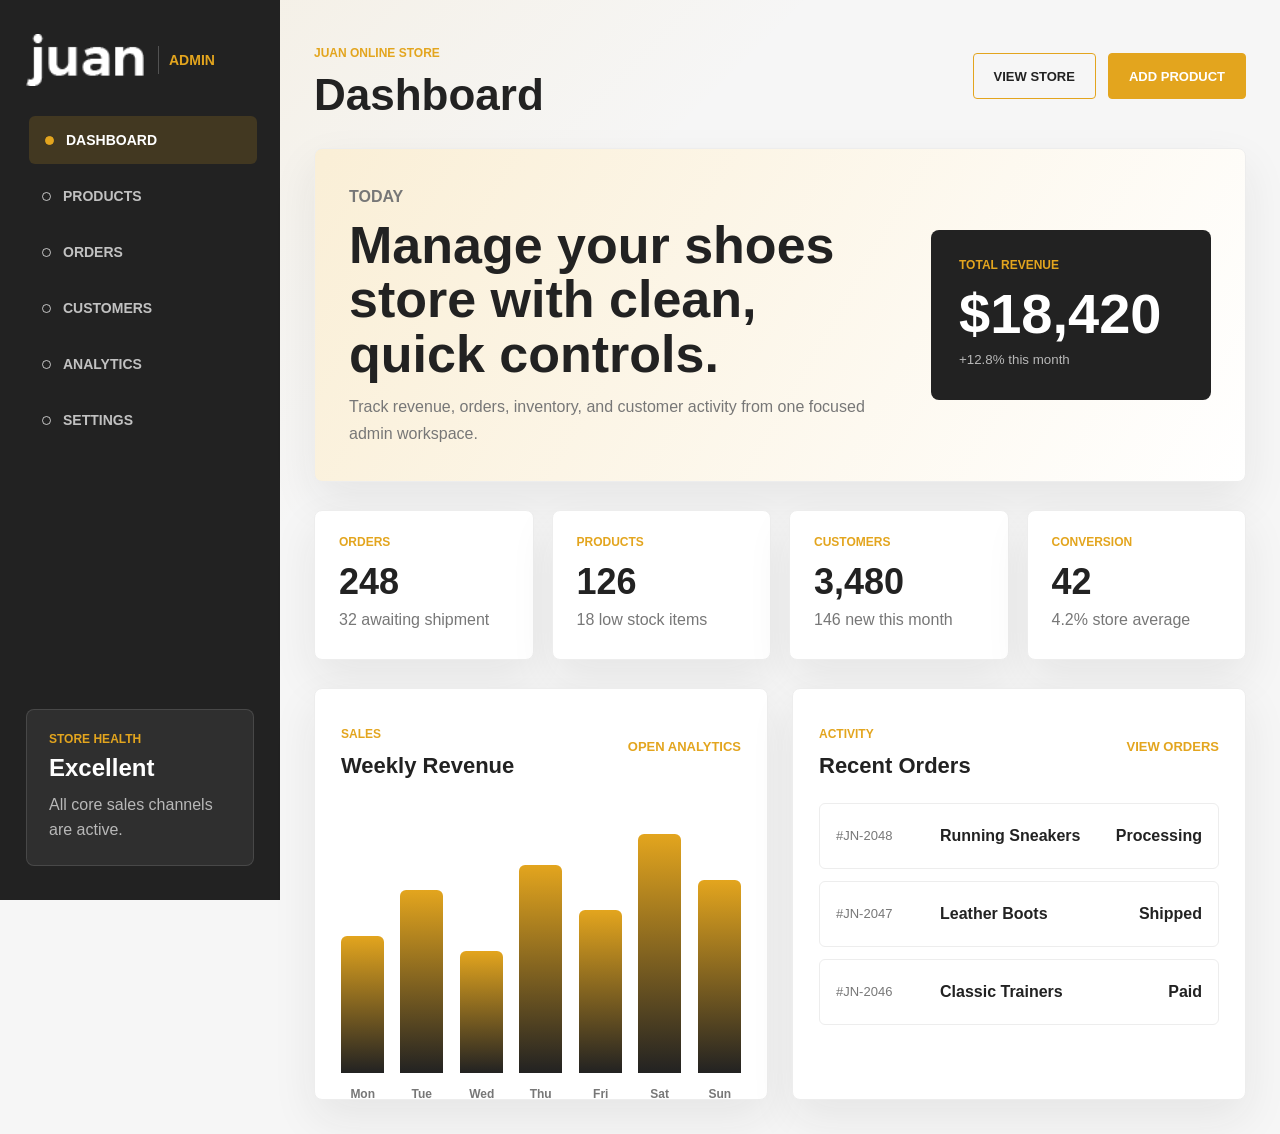
==== admin panel/index.html @ 8d7fc432 "Created: 08.05.26" ====
<!DOCTYPE html>
<html lang="en">
  <head>
    <meta charset="UTF-8" />
    <meta name="viewport" content="width=device-width, initial-scale=1.0" />
    <title>Juan Admin - Dashboard</title>
    <link rel="shortcut icon" href="assets/img/logo.png" type="image/png" />
    <link rel="stylesheet" href="assets/css/admin.css" />
  </head>
  <body data-page="dashboard">
    <div class="admin-shell">
      <aside class="sidebar">
        <a class="brand" href="index.html" data-transition>
          <img src="assets/img/logo.png" alt="Juan" />
          <span>Admin</span>
        </a>
        <nav class="side-nav" aria-label="Admin navigation">
          <a class="active" href="index.html" data-transition>Dashboard</a>
          <a href="products.html" data-transition>Products</a>
          <a href="orders.html" data-transition>Orders</a>
          <a href="customers.html" data-transition>Customers</a>
          <a href="analytics.html" data-transition>Analytics</a>
          <a href="settings.html" data-transition>Settings</a>
        </nav>
        <div class="sidebar-card">
          <span>Store Health</span>
          <strong>Excellent</strong>
          <p>All core sales channels are active.</p>
        </div>
      </aside>

      <main class="main-panel">
        <header class="topbar">
          <button class="menu-button" type="button" aria-label="Toggle menu" data-menu-toggle>
            <span></span>
            <span></span>
            <span></span>
          </button>
          <div>
            <p class="eyebrow">Juan Online Store</p>
            <h1>Dashboard</h1>
          </div>
          <div class="topbar-actions">
            <a class="ghost-button" href="../index.html">View Store</a>
            <a class="primary-button" href="products.html" data-transition>Add Product</a>
          </div>
        </header>

        <section class="hero-panel reveal">
          <div>
            <p class="eyebrow">Today</p>
            <h2>Manage your shoes store with clean, quick controls.</h2>
            <p>Track revenue, orders, inventory, and customer activity from one focused admin workspace.</p>
          </div>
          <div class="hero-metric">
            <span>Total Revenue</span>
            <strong data-count="18420">$0</strong>
            <small>+12.8% this month</small>
          </div>
        </section>

        <section class="stats-grid">
          <article class="stat-card reveal">
            <span>Orders</span>
            <strong data-count="248">0</strong>
            <p>32 awaiting shipment</p>
          </article>
          <article class="stat-card reveal">
            <span>Products</span>
            <strong data-count="126">0</strong>
            <p>18 low stock items</p>
          </article>
          <article class="stat-card reveal">
            <span>Customers</span>
            <strong data-count="3480">0</strong>
            <p>146 new this month</p>
          </article>
          <article class="stat-card reveal">
            <span>Conversion</span>
            <strong data-count="42">0</strong>
            <p>4.2% store average</p>
          </article>
        </section>

        <section class="content-grid">
          <article class="panel reveal">
            <div class="panel-head">
              <div>
                <p class="eyebrow">Sales</p>
                <h3>Weekly Revenue</h3>
              </div>
              <a href="analytics.html" data-transition>Open Analytics</a>
            </div>
            <div class="bar-chart" aria-label="Weekly revenue chart">
              <span style="--value: 54%" data-label="Mon"></span>
              <span style="--value: 72%" data-label="Tue"></span>
              <span style="--value: 48%" data-label="Wed"></span>
              <span style="--value: 82%" data-label="Thu"></span>
              <span style="--value: 64%" data-label="Fri"></span>
              <span style="--value: 94%" data-label="Sat"></span>
              <span style="--value: 76%" data-label="Sun"></span>
            </div>
          </article>

          <article class="panel reveal">
            <div class="panel-head">
              <div>
                <p class="eyebrow">Activity</p>
                <h3>Recent Orders</h3>
              </div>
              <a href="orders.html" data-transition>View Orders</a>
            </div>
            <div class="table-list">
              <div class="table-row">
                <span>#JN-2048</span>
                <strong>Running Sneakers</strong>
                <em>Processing</em>
              </div>
              <div class="table-row">
                <span>#JN-2047</span>
                <strong>Leather Boots</strong>
                <em>Shipped</em>
              </div>
              <div class="table-row">
                <span>#JN-2046</span>
                <strong>Classic Trainers</strong>
                <em>Paid</em>
              </div>
            </div>
          </article>
        </section>
      </main>
    </div>
    <script src="assets/js/admin.js"></script>
  </body>
</html>
---- admin panel/assets/css/admin.css ----
:root {
  --accent: #e3a51e;
  --accent-dark: #c78f14;
  --ink: #222222;
  --muted: #777777;
  --line: #ededed;
  --panel: #ffffff;
  --soft: #f7f3ea;
  --page: #f6f6f6;
  --success: #3a936f;
  --warning: #d99a18;
  --danger: #bf5d4b;
  --shadow: 0 18px 45px rgba(34, 34, 34, 0.08);
}

* {
  box-sizing: border-box;
}

html {
  min-height: 100%;
}

body {
  min-height: 100vh;
  margin: 0;
  color: var(--ink);
  background:
    linear-gradient(135deg, rgba(227, 165, 30, 0.1), transparent 34%),
    var(--page);
  font-family: Arial, Helvetica, sans-serif;
  letter-spacing: 0;
  opacity: 0;
  transform: translateY(10px);
  transition: opacity 0.42s ease, transform 0.42s ease;
}

body.page-ready {
  opacity: 1;
  transform: translateY(0);
}

body.page-leave {
  opacity: 0;
  transform: translateY(8px);
}

a {
  color: inherit;
  text-decoration: none;
}

button,
input,
select {
  font: inherit;
}

button {
  cursor: pointer;
}

.admin-shell {
  display: grid;
  grid-template-columns: 280px minmax(0, 1fr);
  min-height: 100vh;
}

.sidebar {
  position: sticky;
  top: 0;
  display: flex;
  flex-direction: column;
  gap: 30px;
  height: 100vh;
  padding: 34px 26px;
  color: #ffffff;
  background: #222222;
}

.brand {
  display: flex;
  align-items: center;
  gap: 14px;
  min-height: 50px;
}

.brand img {
  width: 118px;
  height: auto;
  filter: brightness(0) invert(1);
}

.brand span {
  display: inline-flex;
  align-items: center;
  min-height: 28px;
  padding: 0 10px;
  border-left: 1px solid rgba(255, 255, 255, 0.22);
  color: var(--accent);
  font-size: 14px;
  font-weight: 700;
  text-transform: uppercase;
}

.side-nav {
  display: grid;
  gap: 8px;
}

.side-nav a {
  position: relative;
  display: flex;
  align-items: center;
  min-height: 48px;
  padding: 0 16px;
  overflow: hidden;
  border-radius: 6px;
  color: rgba(255, 255, 255, 0.72);
  font-size: 14px;
  font-weight: 700;
  text-transform: uppercase;
  transition: color 0.25s ease, background 0.25s ease, transform 0.25s ease;
}

.side-nav a::before {
  width: 7px;
  height: 7px;
  margin-right: 12px;
  border: 1px solid currentColor;
  border-radius: 50%;
  content: "";
  transition: background 0.25s ease, border 0.25s ease;
}

.side-nav a:hover,
.side-nav a.active {
  color: #ffffff;
  background: rgba(227, 165, 30, 0.16);
  transform: translateX(3px);
}

.side-nav a:hover::before,
.side-nav a.active::before {
  border-color: var(--accent);
  background: var(--accent);
}

.sidebar-card {
  margin-top: auto;
  padding: 22px;
  border: 1px solid rgba(255, 255, 255, 0.12);
  border-radius: 8px;
  background: rgba(255, 255, 255, 0.06);
}

.sidebar-card span,
.eyebrow,
.stat-card span,
.hero-metric span {
  display: block;
  color: var(--accent);
  font-size: 12px;
  font-weight: 800;
  letter-spacing: 0;
  text-transform: uppercase;
}

.sidebar-card strong {
  display: block;
  margin-top: 8px;
  color: #ffffff;
  font-size: 24px;
}

.sidebar-card p {
  margin: 10px 0 0;
  color: rgba(255, 255, 255, 0.66);
  line-height: 1.6;
}

.main-panel {
  min-width: 0;
  padding: 34px;
}

.topbar {
  display: flex;
  align-items: center;
  justify-content: space-between;
  gap: 22px;
  min-height: 74px;
  margin-bottom: 30px;
}

.topbar h1 {
  margin: 4px 0 0;
  font-size: clamp(28px, 4vw, 44px);
  line-height: 1.05;
}

.topbar-actions {
  display: flex;
  flex-wrap: wrap;
  justify-content: flex-end;
  gap: 12px;
}

.primary-button,
.ghost-button,
.filter-button {
  position: relative;
  display: inline-flex;
  align-items: center;
  justify-content: center;
  min-height: 46px;
  padding: 0 20px;
  overflow: hidden;
  border: 1px solid var(--accent);
  border-radius: 4px;
  background: var(--accent);
  color: #ffffff;
  font-size: 13px;
  font-weight: 800;
  text-transform: uppercase;
  transition: transform 0.25s ease, background 0.25s ease, border-color 0.25s ease, color 0.25s ease;
}

.primary-button:hover,
.filter-button:hover {
  border-color: var(--accent-dark);
  background: var(--accent-dark);
  transform: translateY(-2px);
}

.ghost-button,
.filter-button {
  background: transparent;
  color: var(--ink);
}

.ghost-button:hover {
  background: var(--ink);
  border-color: var(--ink);
  color: #ffffff;
  transform: translateY(-2px);
}

.full {
  width: 100%;
}

.menu-button {
  display: none;
  flex: 0 0 46px;
  width: 46px;
  height: 46px;
  border: 1px solid var(--line);
  border-radius: 4px;
  background: #ffffff;
}

.menu-button span {
  display: block;
  width: 20px;
  height: 2px;
  margin: 4px auto;
  background: var(--ink);
}

.hero-panel,
.panel,
.stat-card {
  border: 1px solid var(--line);
  border-radius: 8px;
  background: var(--panel);
  box-shadow: var(--shadow);
}

.hero-panel {
  display: grid;
  grid-template-columns: minmax(0, 1fr) 280px;
  gap: 28px;
  align-items: center;
  margin-bottom: 28px;
  padding: 34px;
  background:
    linear-gradient(120deg, rgba(227, 165, 30, 0.18), rgba(255, 255, 255, 0.86)),
    #ffffff;
}

.hero-panel h2 {
  max-width: 760px;
  margin: 8px 0 12px;
  font-size: clamp(30px, 4.6vw, 52px);
  line-height: 1.04;
}

.hero-panel p {
  max-width: 660px;
  margin: 0;
  color: var(--muted);
  font-size: 16px;
  line-height: 1.7;
}

.hero-metric {
  min-height: 170px;
  padding: 28px;
  border-radius: 8px;
  background: #222222;
  color: #ffffff;
}

.hero-metric strong {
  display: block;
  margin: 14px 0 8px;
  font-size: clamp(36px, 5vw, 56px);
  line-height: 1;
}

.hero-metric small {
  color: rgba(255, 255, 255, 0.68);
}

.stats-grid {
  display: grid;
  grid-template-columns: repeat(4, minmax(0, 1fr));
  gap: 18px;
  margin-bottom: 28px;
}

.stats-grid.compact {
  grid-template-columns: repeat(3, minmax(0, 1fr));
}

.stat-card {
  min-height: 150px;
  padding: 24px;
}

.stat-card strong {
  display: block;
  margin-top: 12px;
  font-size: 36px;
}

.stat-card p {
  margin: 8px 0 0;
  color: var(--muted);
}

.content-grid {
  display: grid;
  grid-template-columns: repeat(2, minmax(0, 1fr));
  gap: 24px;
}

.content-grid.wide-left {
  grid-template-columns: minmax(0, 1.45fr) minmax(320px, 0.55fr);
}

.panel {
  padding: 26px;
}

.panel-head {
  display: flex;
  align-items: center;
  justify-content: space-between;
  gap: 18px;
  margin-bottom: 24px;
}

.panel-head h3 {
  margin: 5px 0 0;
  font-size: 22px;
}

.panel-head a {
  color: var(--accent);
  font-size: 13px;
  font-weight: 800;
  text-transform: uppercase;
}

.bar-chart {
  display: grid;
  grid-template-columns: repeat(7, minmax(34px, 1fr));
  align-items: end;
  gap: 16px;
  min-height: 270px;
  padding-top: 16px;
}

.bar-chart.large {
  grid-template-columns: repeat(5, minmax(42px, 1fr));
  min-height: 330px;
}

.bar-chart span {
  position: relative;
  min-height: 42px;
  height: var(--value);
  border-radius: 6px 6px 0 0;
  background: linear-gradient(180deg, var(--accent), #222222);
  transform: scaleY(0.2);
  transform-origin: bottom;
  animation: growBar 0.8s ease forwards;
}

.bar-chart span::after {
  position: absolute;
  right: 0;
  bottom: -28px;
  left: 0;
  color: var(--muted);
  font-size: 12px;
  font-weight: 700;
  text-align: center;
  content: attr(data-label);
}

.table-list,
.product-list,
.customer-list,
.segment-list,
.target-list,
.toggle-list {
  display: grid;
  gap: 12px;
}

.table-row,
.product-row,
.customer-list div,
.target-list div,
.toggle-list label {
  display: grid;
  align-items: center;
  gap: 14px;
  min-height: 66px;
  padding: 14px 16px;
  border: 1px solid var(--line);
  border-radius: 6px;
  background: #ffffff;
}

.table-row {
  grid-template-columns: 90px 1fr auto;
}

.table-row span,
.product-row span,
.customer-list em,
.target-list span {
  color: var(--muted);
  font-size: 13px;
}

.table-row em,
.product-row em,
.admin-table-row em {
  font-style: normal;
  font-weight: 800;
}

.product-row {
  grid-template-columns: 54px minmax(0, 1fr) auto auto;
}

.product-thumb,
.avatar {
  display: inline-flex;
  align-items: center;
  justify-content: center;
  width: 44px;
  height: 44px;
  border-radius: 50%;
  background: var(--soft);
  color: var(--accent-dark);
  font-size: 13px;
  font-weight: 900;
}

.product-row div:nth-child(2) {
  display: grid;
  gap: 4px;
}

.status {
  display: inline-flex;
  align-items: center;
  justify-content: center;
  min-height: 28px;
  padding: 0 10px;
  border-radius: 999px;
  background: rgba(58, 147, 111, 0.1);
  color: var(--success);
  font-size: 12px;
  font-weight: 900;
}

.status.warn {
  background: rgba(217, 154, 24, 0.12);
  color: var(--warning);
}

.status.off {
  background: rgba(191, 93, 75, 0.1);
  color: var(--danger);
}

.admin-form {
  display: grid;
  gap: 16px;
}

.admin-form.two-column {
  grid-template-columns: repeat(2, minmax(0, 1fr));
}

.admin-form label {
  display: grid;
  gap: 9px;
  color: var(--ink);
  font-size: 13px;
  font-weight: 800;
  text-transform: uppercase;
}

.admin-form input,
.admin-form select {
  width: 100%;
  min-height: 48px;
  padding: 0 14px;
  border: 1px solid var(--line);
  border-radius: 4px;
  background: #ffffff;
  color: var(--ink);
  outline: none;
  transition: border-color 0.25s ease, box-shadow 0.25s ease;
}

.admin-form input:focus,
.admin-form select:focus {
  border-color: var(--accent);
  box-shadow: 0 0 0 4px rgba(227, 165, 30, 0.12);
}

.admin-table {
  display: grid;
  gap: 10px;
}

.admin-table-head,
.admin-table-row {
  display: grid;
  grid-template-columns: 1fr 1.5fr 1fr 1fr;
  align-items: center;
  gap: 16px;
  min-height: 58px;
  padding: 0 18px;
}

.admin-table-head {
  color: var(--muted);
  font-size: 12px;
  font-weight: 900;
  text-transform: uppercase;
}

.admin-table-row {
  border: 1px solid var(--line);
  border-radius: 6px;
  background: #ffffff;
}

.segment-list button {
  display: flex;
  align-items: center;
  justify-content: space-between;
  min-height: 72px;
  padding: 0 18px;
  border: 1px solid var(--line);
  border-radius: 6px;
  background: #ffffff;
  color: var(--ink);
  transition: border-color 0.25s ease, transform 0.25s ease;
}

.segment-list button:hover {
  border-color: var(--accent);
  transform: translateX(3px);
}

.segment-list span {
  color: var(--muted);
  font-weight: 800;
}

.segment-list strong,
.target-list strong {
  font-size: 24px;
}

.customer-list div {
  grid-template-columns: 46px minmax(0, 1fr) auto;
}

.target-list div,
.toggle-list label {
  grid-template-columns: minmax(0, 1fr) auto;
}

.toggle-list input {
  width: 46px;
  height: 24px;
  accent-color: var(--accent);
}

.reveal {
  opacity: 0;
  transform: translateY(16px);
  transition: opacity 0.5s ease, transform 0.5s ease;
}

.reveal.is-visible {
  opacity: 1;
  transform: translateY(0);
}

.pulse-ring {
  position: absolute;
  border-radius: 50%;
  background: rgba(255, 255, 255, 0.5);
  pointer-events: none;
  transform: translate(-50%, -50%) scale(0);
  animation: ripple 0.58s ease-out forwards;
}

.ghost-button .pulse-ring,
.filter-button .pulse-ring {
  background: rgba(227, 165, 30, 0.22);
}

@keyframes ripple {
  to {
    opacity: 0;
    transform: translate(-50%, -50%) scale(3);
  }
}

@keyframes growBar {
  to {
    transform: scaleY(1);
  }
}

@media (max-width: 1100px) {
  .admin-shell {
    grid-template-columns: 240px minmax(0, 1fr);
  }

  .stats-grid {
    grid-template-columns: repeat(2, minmax(0, 1fr));
  }

  .content-grid,
  .content-grid.wide-left,
  .hero-panel {
    grid-template-columns: 1fr;
  }
}

@media (max-width: 820px) {
  .admin-shell {
    display: block;
  }

  .sidebar {
    position: fixed;
    z-index: 20;
    inset: 0 auto 0 0;
    width: min(300px, 82vw);
    transform: translateX(-104%);
    transition: transform 0.32s ease;
  }

  body.menu-open .sidebar {
    transform: translateX(0);
  }

  body.menu-open::before {
    position: fixed;
    z-index: 10;
    inset: 0;
    background: rgba(34, 34, 34, 0.42);
    content: "";
  }

  .main-panel {
    padding: 20px;
  }

  .menu-button {
    display: block;
  }

  .topbar {
    align-items: flex-start;
  }

  .topbar-actions {
    width: 100%;
    justify-content: flex-start;
  }

  .stats-grid,
  .stats-grid.compact,
  .admin-form.two-column {
    grid-template-columns: 1fr;
  }

  .admin-table {
    overflow-x: auto;
    padding-bottom: 6px;
  }

  .admin-table-head,
  .admin-table-row {
    min-width: 680px;
  }
}

@media (max-width: 560px) {
  .main-panel {
    padding: 16px;
  }

  .topbar {
    display: grid;
  }

  .hero-panel,
  .panel,
  .stat-card {
    padding: 20px;
  }

  .product-row,
  .table-row,
  .customer-list div {
    grid-template-columns: 1fr;
  }

  .bar-chart {
    gap: 9px;
  }

  .primary-button,
  .ghost-button,
  .filter-button {
    width: 100%;
  }
}
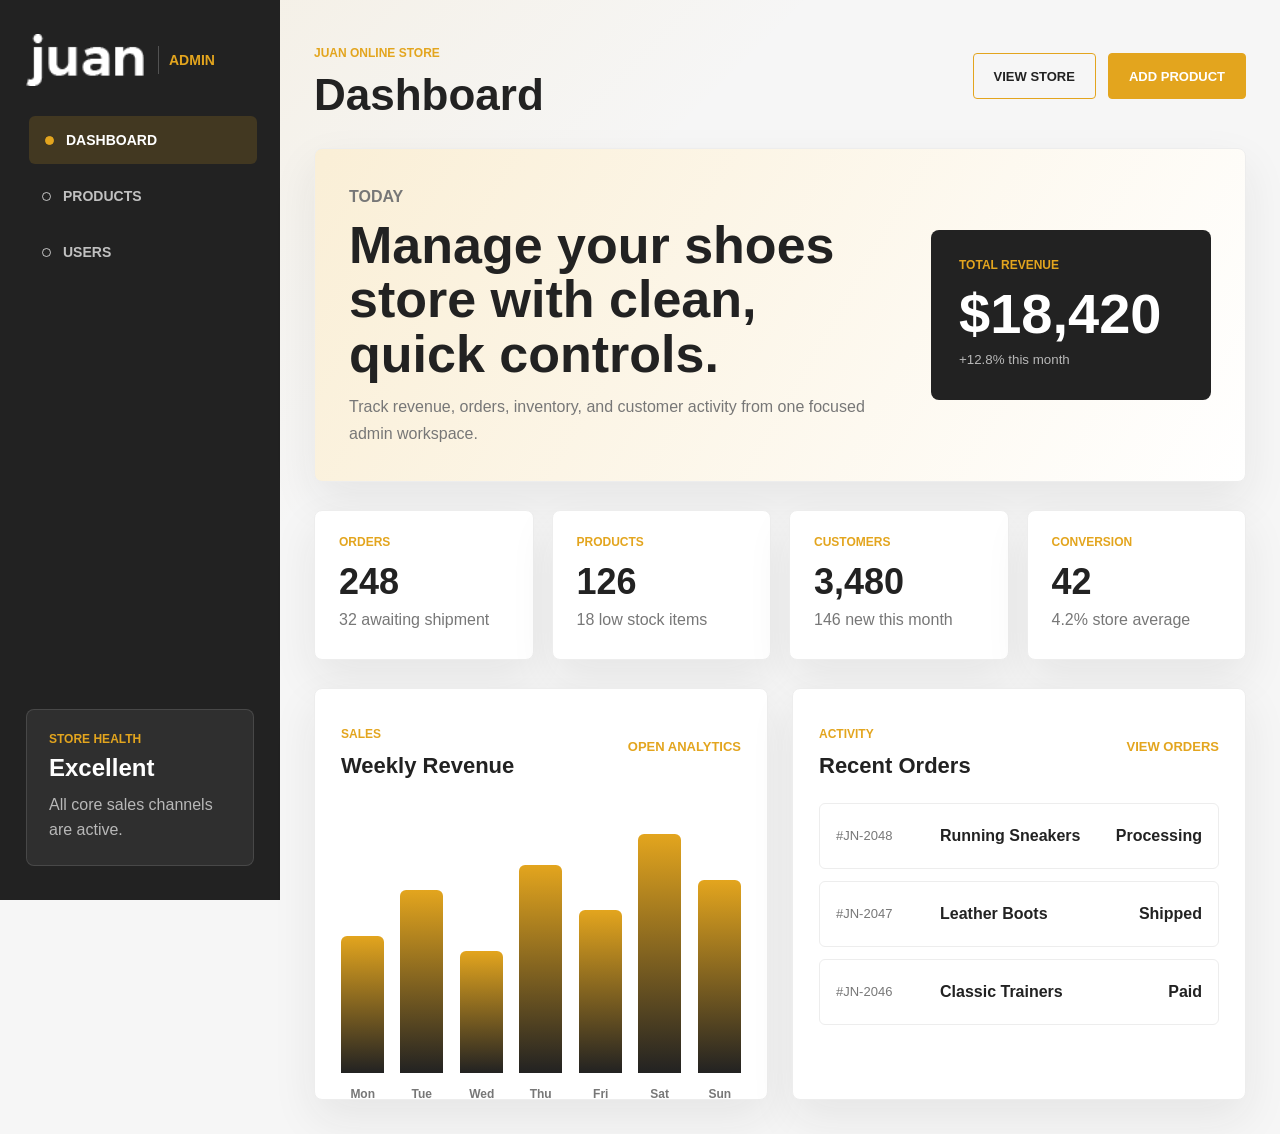
==== commit 0d0ba2e8: "Add admin panel users page and project nuget cache file" ====
--- a/admin panel/index.html
+++ b/admin panel/index.html
@@ -17,10 +17,7 @@
         <nav class="side-nav" aria-label="Admin navigation">
           <a class="active" href="index.html" data-transition>Dashboard</a>
           <a href="products.html" data-transition>Products</a>
-          <a href="orders.html" data-transition>Orders</a>
-          <a href="customers.html" data-transition>Customers</a>
-          <a href="analytics.html" data-transition>Analytics</a>
-          <a href="settings.html" data-transition>Settings</a>
+          <a href="users.html" data-transition>Users</a>
         </nav>
         <div class="sidebar-card">
           <span>Store Health</span>
